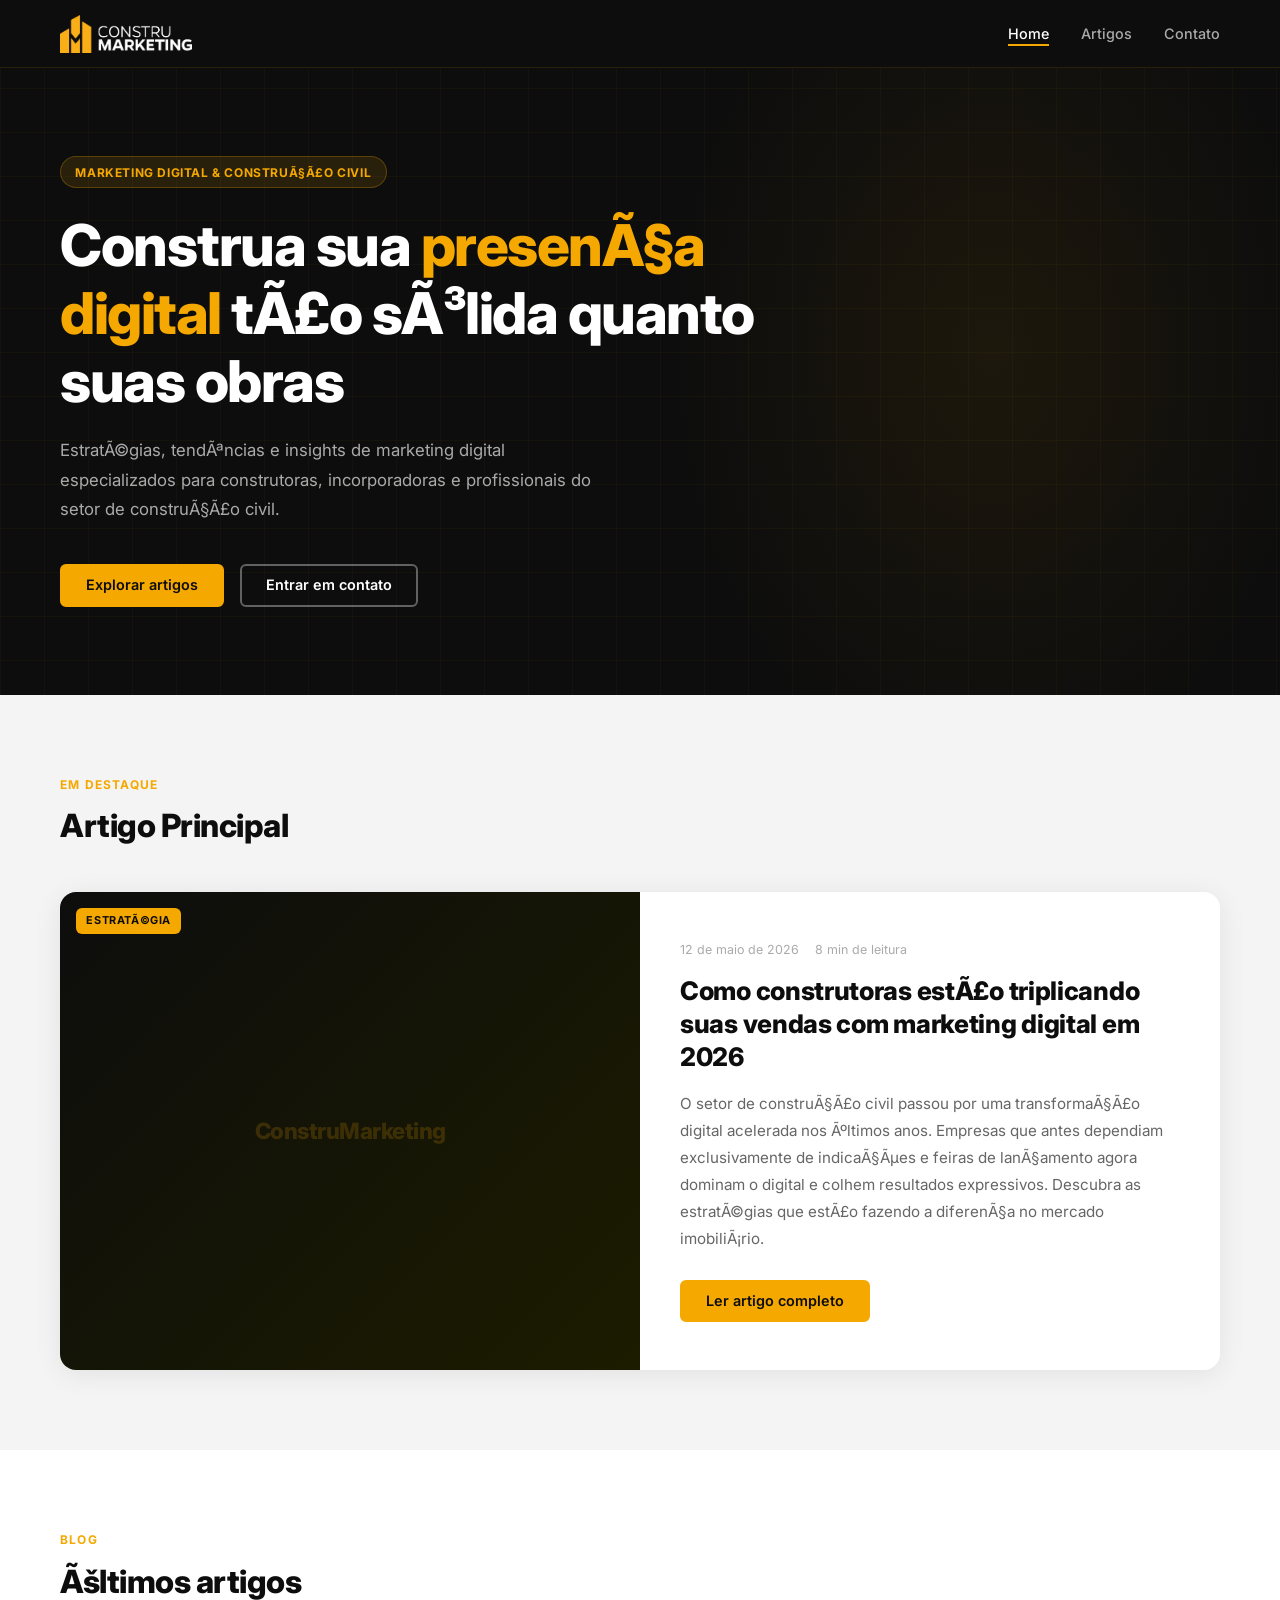
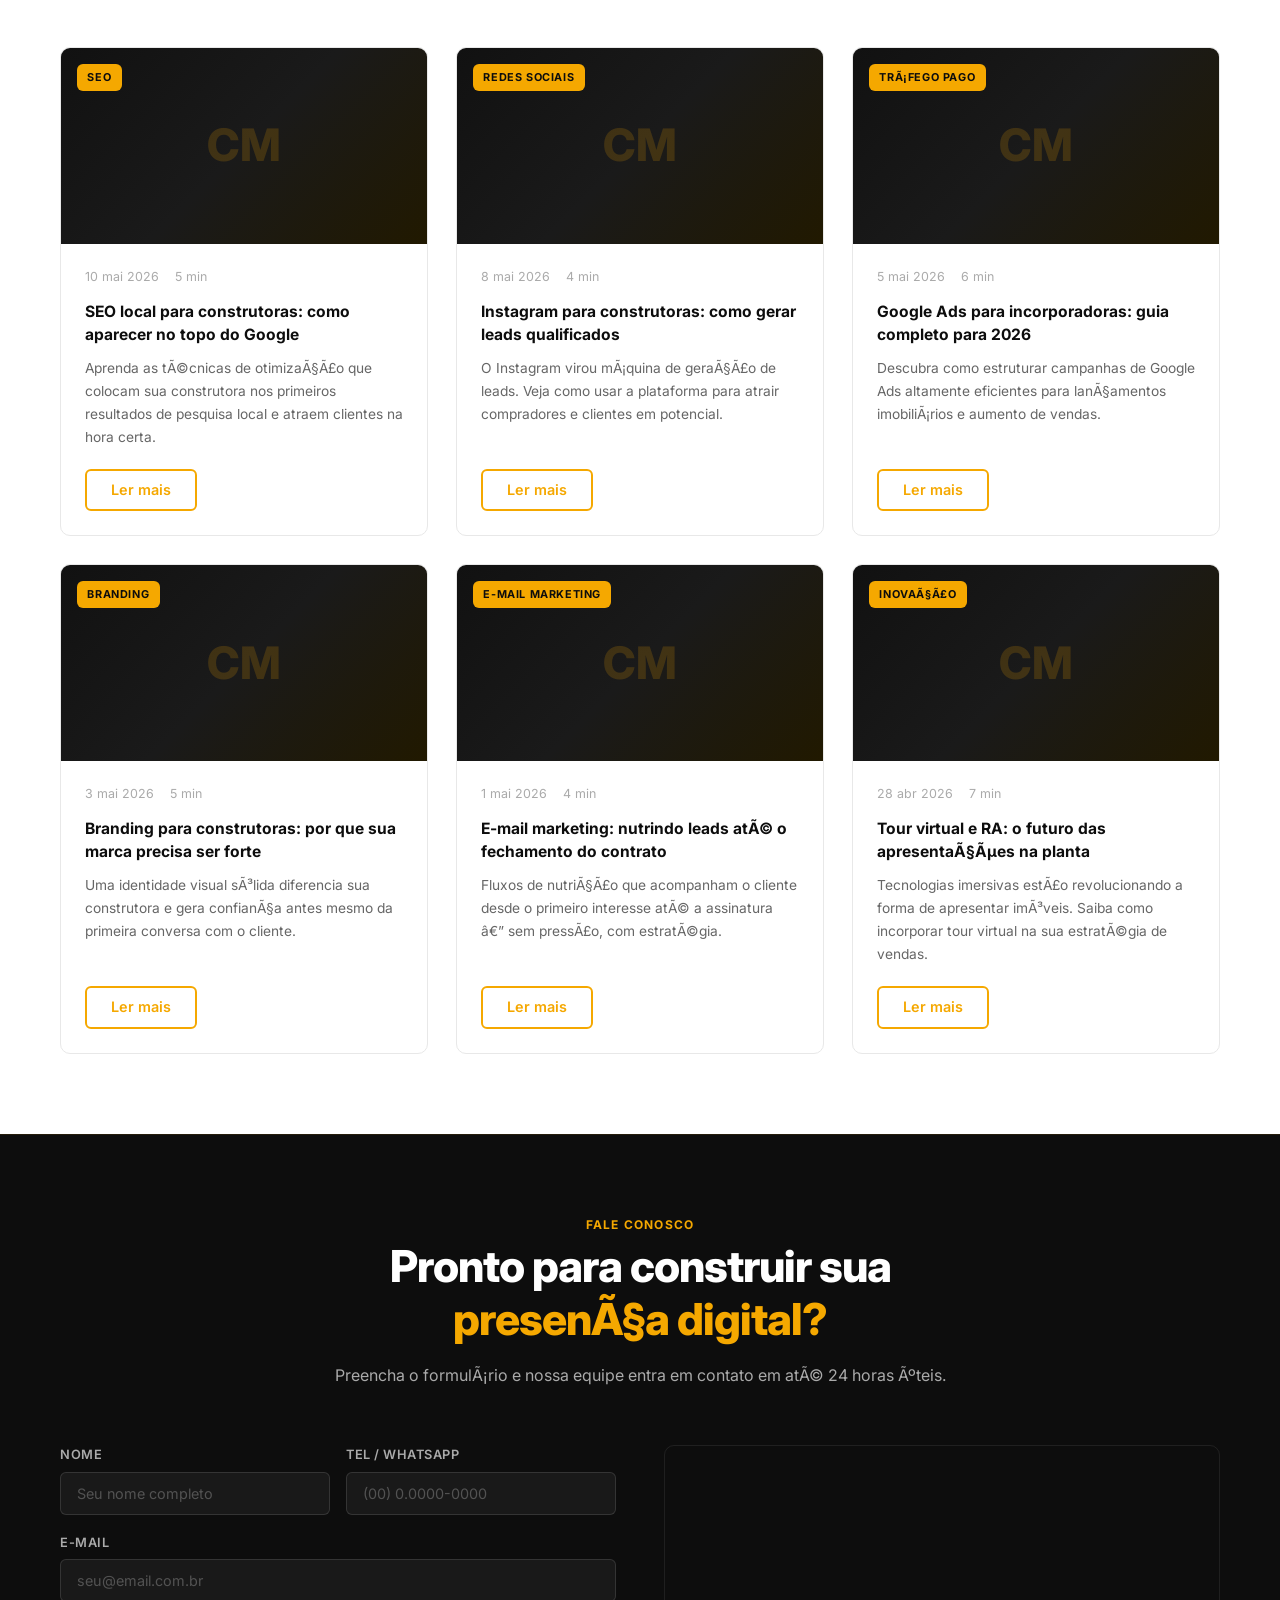
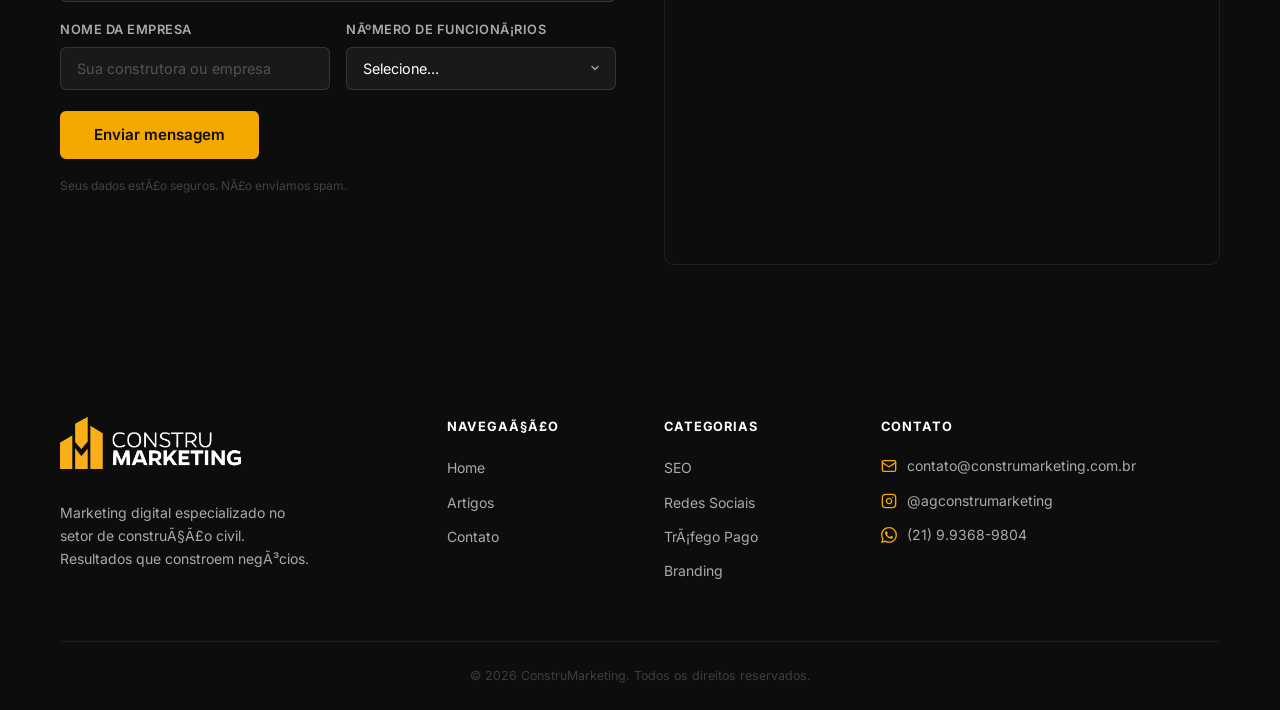
==== index.html @ cf2ea288 "primeiro commit — blog ConstruMarketing" ====
﻿<!DOCTYPE html>
<html lang="pt-BR">
<head>
  <meta charset="UTF-8">
  <meta name="viewport" content="width=device-width, initial-scale=1.0">
  <meta name="description" content="ConstruMarketing â€” Blog de marketing digital especializado no setor de construÃ§Ã£o civil.">
  <title>ConstruMarketing | Blog</title>
  <link rel="preconnect" href="https://fonts.googleapis.com">
  <link rel="preconnect" href="https://fonts.gstatic.com" crossorigin>
  <link href="https://fonts.googleapis.com/css2?family=Inter:wght@300;400;500;600;700;800&display=swap" rel="stylesheet">
  <link rel="stylesheet" href="css/style.css">
</head>
<body>

  <!-- ===================== HEADER ===================== -->
  <header class="header" id="header">
    <div class="container">
      <a href="index.html" class="logo">
        <img src="assets/images/logo.png" alt="ConstruMarketing" class="logo-img">
      </a>

      <nav class="nav" id="nav" aria-label="NavegaÃ§Ã£o principal">
        <ul class="nav-list">
          <li><a href="#home"    class="nav-link active">Home</a></li>
          <li><a href="#artigos" class="nav-link">Artigos</a></li>
          <li><a href="#fale-conosco" class="nav-link">Contato</a></li>
        </ul>
      </nav>

      <button class="menu-toggle" id="menuToggle" aria-label="Abrir menu" aria-expanded="false">
        <span></span>
        <span></span>
        <span></span>
      </button>
    </div>
  </header>

  <main>

    <!-- ===================== HERO ===================== -->
    <section class="hero" id="home">
      <div class="container">
        <div class="hero-content">
          <span class="hero-tag">Marketing Digital &amp; ConstruÃ§Ã£o Civil</span>
          <h1 class="hero-title">
            Construa sua <span class="highlight">presenÃ§a digital</span> tÃ£o sÃ³lida quanto suas obras
          </h1>
          <p class="hero-subtitle">
            EstratÃ©gias, tendÃªncias e insights de marketing digital especializados para
            construtoras, incorporadoras e profissionais do setor de construÃ§Ã£o civil.
          </p>
          <div class="hero-actions">
            <a href="#artigos" class="btn btn-primary">Explorar artigos</a>
            <a href="#fale-conosco" class="btn btn-outline-hero">Entrar em contato</a>
          </div>
        </div>
      </div>
    </section>

    <!-- ===================== DESTAQUE ===================== -->
    <section class="featured" id="destaque">
      <div class="container">
        <div class="section-header">
          <span class="section-tag">Em Destaque</span>
          <h2 class="section-title">Artigo Principal</h2>
        </div>

        <article class="featured-card">
          <div class="featured-image" role="img" aria-label="Imagem do artigo em destaque">
            <img src="assets/images/featured.jpg" alt="Marketing digital para construtoras"
                 onerror="this.style.display='none'">
            <span class="category-badge">EstratÃ©gia</span>
          </div>

          <div class="featured-content">
            <div class="article-meta">
              <span class="article-date">12 de maio de 2026</span>
              <span class="article-read-time">8 min de leitura</span>
            </div>
            <h3 class="featured-title">
              Como construtoras estÃ£o triplicando suas vendas com marketing digital em 2026
            </h3>
            <p class="featured-excerpt">
              O setor de construÃ§Ã£o civil passou por uma transformaÃ§Ã£o digital acelerada
              nos Ãºltimos anos. Empresas que antes dependiam exclusivamente de indicaÃ§Ãµes
              e feiras de lanÃ§amento agora dominam o digital e colhem resultados expressivos.
              Descubra as estratÃ©gias que estÃ£o fazendo a diferenÃ§a no mercado imobiliÃ¡rio.
            </p>
            <a href="artigo.html" class="btn btn-primary">Ler artigo completo</a>
          </div>
        </article>
      </div>
    </section>

    <!-- ===================== GRID DE ARTIGOS ===================== -->
    <section class="articles" id="artigos">
      <div class="container">
        <div class="section-header">
          <span class="section-tag">Blog</span>
          <h2 class="section-title">Ãšltimos artigos</h2>
        </div>

        <div class="articles-grid">

          <!-- Card 1 -->
          <article class="article-card">
            <div class="card-image" role="img" aria-label="SEO para construtoras">
              <img src="assets/images/article-1.jpg" alt="SEO local para construtoras"
                   onerror="this.style.display='none'">
              <span class="category-badge">SEO</span>
            </div>
            <div class="card-content">
              <div class="article-meta">
                <span class="article-date">10 mai 2026</span>
                <span class="article-read-time">5 min</span>
              </div>
              <h3 class="card-title">SEO local para construtoras: como aparecer no topo do Google</h3>
              <p class="card-excerpt">
                Aprenda as tÃ©cnicas de otimizaÃ§Ã£o que colocam sua construtora nos
                primeiros resultados de pesquisa local e atraem clientes na hora certa.
              </p>
              <a href="artigo.html" class="btn btn-outline">Ler mais</a>
            </div>
          </article>

          <!-- Card 2 -->
          <article class="article-card">
            <div class="card-image" role="img" aria-label="Instagram para construÃ§Ã£o civil">
              <img src="assets/images/article-2.jpg" alt="Instagram para construtoras"
                   onerror="this.style.display='none'">
              <span class="category-badge">Redes Sociais</span>
            </div>
            <div class="card-content">
              <div class="article-meta">
                <span class="article-date">8 mai 2026</span>
                <span class="article-read-time">4 min</span>
              </div>
              <h3 class="card-title">Instagram para construtoras: como gerar leads qualificados</h3>
              <p class="card-excerpt">
                O Instagram virou mÃ¡quina de geraÃ§Ã£o de leads. Veja como usar a
                plataforma para atrair compradores e clientes em potencial.
              </p>
              <a href="artigo.html" class="btn btn-outline">Ler mais</a>
            </div>
          </article>

          <!-- Card 3 -->
          <article class="article-card">
            <div class="card-image" role="img" aria-label="Google Ads para incorporadoras">
              <img src="assets/images/article-3.jpg" alt="Google Ads para incorporadoras"
                   onerror="this.style.display='none'">
              <span class="category-badge">TrÃ¡fego Pago</span>
            </div>
            <div class="card-content">
              <div class="article-meta">
                <span class="article-date">5 mai 2026</span>
                <span class="article-read-time">6 min</span>
              </div>
              <h3 class="card-title">Google Ads para incorporadoras: guia completo para 2026</h3>
              <p class="card-excerpt">
                Descubra como estruturar campanhas de Google Ads altamente eficientes
                para lanÃ§amentos imobiliÃ¡rios e aumento de vendas.
              </p>
              <a href="artigo.html" class="btn btn-outline">Ler mais</a>
            </div>
          </article>

          <!-- Card 4 -->
          <article class="article-card">
            <div class="card-image" role="img" aria-label="Branding para construtoras">
              <img src="assets/images/article-4.jpg" alt="Identidade visual para construtoras"
                   onerror="this.style.display='none'">
              <span class="category-badge">Branding</span>
            </div>
            <div class="card-content">
              <div class="article-meta">
                <span class="article-date">3 mai 2026</span>
                <span class="article-read-time">5 min</span>
              </div>
              <h3 class="card-title">Branding para construtoras: por que sua marca precisa ser forte</h3>
              <p class="card-excerpt">
                Uma identidade visual sÃ³lida diferencia sua construtora e gera
                confianÃ§a antes mesmo da primeira conversa com o cliente.
              </p>
              <a href="artigo.html" class="btn btn-outline">Ler mais</a>
            </div>
          </article>

          <!-- Card 5 -->
          <article class="article-card">
            <div class="card-image" role="img" aria-label="E-mail marketing para construÃ§Ã£o civil">
              <img src="assets/images/article-5.jpg" alt="E-mail marketing para construtoras"
                   onerror="this.style.display='none'">
              <span class="category-badge">E-mail Marketing</span>
            </div>
            <div class="card-content">
              <div class="article-meta">
                <span class="article-date">1 mai 2026</span>
                <span class="article-read-time">4 min</span>
              </div>
              <h3 class="card-title">E-mail marketing: nutrindo leads atÃ© o fechamento do contrato</h3>
              <p class="card-excerpt">
                Fluxos de nutriÃ§Ã£o que acompanham o cliente desde o primeiro interesse
                atÃ© a assinatura â€” sem pressÃ£o, com estratÃ©gia.
              </p>
              <a href="artigo.html" class="btn btn-outline">Ler mais</a>
            </div>
          </article>

          <!-- Card 6 -->
          <article class="article-card">
            <div class="card-image" role="img" aria-label="Tour virtual e realidade aumentada">
              <img src="assets/images/article-6.jpg" alt="Tour virtual e realidade aumentada"
                   onerror="this.style.display='none'">
              <span class="category-badge">InovaÃ§Ã£o</span>
            </div>
            <div class="card-content">
              <div class="article-meta">
                <span class="article-date">28 abr 2026</span>
                <span class="article-read-time">7 min</span>
              </div>
              <h3 class="card-title">Tour virtual e RA: o futuro das apresentaÃ§Ãµes na planta</h3>
              <p class="card-excerpt">
                Tecnologias imersivas estÃ£o revolucionando a forma de apresentar imÃ³veis.
                Saiba como incorporar tour virtual na sua estratÃ©gia de vendas.
              </p>
              <a href="artigo.html" class="btn btn-outline">Ler mais</a>
            </div>
          </article>

        </div><!-- /articles-grid -->
      </div>
    </section>

  </main>

  <!-- ===================== CONTATO + MAPA ===================== -->
  <section class="contact-section" id="fale-conosco">
    <div class="container">

      <div class="contact-header">
        <span class="section-tag">Fale Conosco</span>
        <h2 class="contact-title">
          Pronto para construir sua<br>
          <span class="contact-highlight">presenÃ§a digital?</span>
        </h2>
        <p class="contact-subtitle">
          Preencha o formulÃ¡rio e nossa equipe entra em contato em atÃ© 24 horas Ãºteis.
        </p>
      </div>

      <div class="contact-grid">

        <!-- FormulÃ¡rio -->
        <form class="contact-form" id="contactForm" novalidate>

          <div class="form-row">
            <div class="form-group">
              <label for="nome">Nome</label>
              <input type="text" id="nome" name="nome"
                     placeholder="Seu nome completo" required>
            </div>
            <div class="form-group">
              <label for="tel">Tel / WhatsApp</label>
              <input type="tel" id="tel" name="tel"
                     placeholder="(00) 0.0000-0000" required>
            </div>
          </div>

          <div class="form-group">
            <label for="email">E-mail</label>
            <input type="email" id="email" name="email"
                   placeholder="seu@email.com.br" required>
          </div>

          <div class="form-row">
            <div class="form-group">
              <label for="empresa">Nome da empresa</label>
              <input type="text" id="empresa" name="empresa"
                     placeholder="Sua construtora ou empresa" required>
            </div>
            <div class="form-group">
              <label for="funcionarios">NÃºmero de funcionÃ¡rios</label>
              <select id="funcionarios" name="funcionarios" required>
                <option value="" disabled selected>Selecione...</option>
                <option value="1-5">1 â€“ 5</option>
                <option value="6-10">6 â€“ 10</option>
                <option value="11-15">11 â€“ 15</option>
                <option value="+15">+ 15</option>
              </select>
            </div>
          </div>

          <button type="submit" class="btn btn-primary form-submit">
            Enviar mensagem
          </button>
          <p class="form-note">Seus dados estÃ£o seguros. NÃ£o enviamos spam.</p>

          <div class="form-feedback" id="formFeedback" aria-live="polite"></div>
        </form>

        <!-- Mapa -->
        <div class="map-block">
          <div class="map-embed">
            <iframe
              src="https://maps.google.com/maps?q=R.+Visconde+de+Piraj%C3%A1%2C+414%2C+Ipanema%2C+Rio+de+Janeiro%2C+RJ%2C+22410-002&output=embed&z=14&hl=pt-BR"
              width="100%" height="100%"
              style="border:0;" allowfullscreen="" loading="lazy"
              referrerpolicy="no-referrer-when-downgrade"
              title="LocalizaÃ§Ã£o do escritÃ³rio ConstruMarketing â€” Ipanema, Rio de Janeiro">
            </iframe>
          </div>
        </div>

      </div><!-- /contact-grid -->
    </div>
  </section>

  <!-- ===================== FOOTER ===================== -->
  <footer class="footer" id="contato">
    <div class="container">
      <div class="footer-grid">

        <div class="footer-brand">
          <a href="index.html" class="logo footer-logo">
            <img src="assets/images/logo.png" alt="ConstruMarketing" class="logo-img logo-img--footer">
          </a>
          <p class="footer-tagline">
            Marketing digital especializado no setor de construÃ§Ã£o civil.
            Resultados que constroem negÃ³cios.
          </p>
        </div>

        <div class="footer-links">
          <h4 class="footer-heading">NavegaÃ§Ã£o</h4>
          <ul>
            <li><a href="#home">Home</a></li>
            <li><a href="#artigos">Artigos</a></li>
            <li><a href="#contato">Contato</a></li>
          </ul>
        </div>

        <div class="footer-links">
          <h4 class="footer-heading">Categorias</h4>
          <ul>
            <li><a href="#">SEO</a></li>
            <li><a href="#">Redes Sociais</a></li>
            <li><a href="#">TrÃ¡fego Pago</a></li>
            <li><a href="#">Branding</a></li>
          </ul>
        </div>

        <div class="footer-contact">
          <h4 class="footer-heading">Contato</h4>
          <ul>
            <li>
              <a href="mailto:contato@construmarketing.com.br">
                <!-- Ãcone e-mail -->
                <svg xmlns="http://www.w3.org/2000/svg" width="16" height="16" viewBox="0 0 24 24"
                     fill="none" stroke="currentColor" stroke-width="2"
                     stroke-linecap="round" stroke-linejoin="round" aria-hidden="true">
                  <rect x="2" y="4" width="20" height="16" rx="2"/>
                  <path d="m22 7-8.97 5.7a1.94 1.94 0 0 1-2.06 0L2 7"/>
                </svg>
                contato@construmarketing.com.br
              </a>
            </li>
            <li>
              <a href="https://instagram.com/agconstrumarketing" target="_blank" rel="noopener noreferrer">
                <!-- Ãcone Instagram -->
                <svg xmlns="http://www.w3.org/2000/svg" width="16" height="16" viewBox="0 0 24 24"
                     fill="none" stroke="currentColor" stroke-width="2"
                     stroke-linecap="round" stroke-linejoin="round" aria-hidden="true">
                  <rect x="2" y="2" width="20" height="20" rx="5" ry="5"/>
                  <path d="M16 11.37A4 4 0 1 1 12.63 8 4 4 0 0 1 16 11.37z"/>
                  <line x1="17.5" y1="6.5" x2="17.51" y2="6.5"/>
                </svg>
                @agconstrumarketing
              </a>
            </li>
            <li>
              <a href="https://wa.me/5521993689804" target="_blank" rel="noopener noreferrer">
                <!-- Ãcone WhatsApp -->
                <svg xmlns="http://www.w3.org/2000/svg" width="16" height="16" viewBox="0 0 24 24"
                     fill="currentColor" aria-hidden="true">
                  <path d="M17.472 14.382c-.297-.149-1.758-.867-2.03-.967-.273-.099-.471-.148-.67.15-.197.297-.767.966-.94 1.164-.173.199-.347.223-.644.075-.297-.15-1.255-.463-2.39-1.475-.883-.788-1.48-1.761-1.653-2.059-.173-.297-.018-.458.13-.606.134-.133.298-.347.446-.52.149-.174.198-.298.298-.497.099-.198.05-.371-.025-.52-.075-.149-.669-1.612-.916-2.207-.242-.579-.487-.5-.669-.51-.173-.008-.371-.01-.57-.01-.198 0-.52.074-.792.372-.272.297-1.04 1.016-1.04 2.479 0 1.462 1.065 2.875 1.213 3.074.149.198 2.096 3.2 5.077 4.487.709.306 1.262.489 1.694.625.712.227 1.36.195 1.871.118.571-.085 1.758-.719 2.006-1.413.248-.694.248-1.289.173-1.413-.074-.124-.272-.198-.57-.347m-5.421 7.403h-.004a9.87 9.87 0 0 1-5.031-1.378l-.361-.214-3.741.982.998-3.648-.235-.374a9.86 9.86 0 0 1-1.51-5.26c.001-5.45 4.436-9.884 9.888-9.884 2.64 0 5.122 1.03 6.988 2.898a9.825 9.825 0 0 1 2.893 6.994c-.003 5.45-4.437 9.884-9.885 9.884m8.413-18.297A11.815 11.815 0 0 0 12.05 0C5.495 0 .16 5.335.157 11.892c0 2.096.547 4.142 1.588 5.945L.057 24l6.305-1.654a11.882 11.882 0 0 0 5.683 1.448h.005c6.554 0 11.89-5.335 11.893-11.893a11.821 11.821 0 0 0-3.48-8.413Z"/>
                </svg>
                (21) 9.9368-9804
              </a>
            </li>
          </ul>
        </div>

      </div><!-- /footer-grid -->

      <div class="footer-bottom">
        <p>&copy; 2026 ConstruMarketing. Todos os direitos reservados.</p>
      </div>
    </div>
  </footer>

  <script src="js/main.js"></script>
</body>
</html>
---- css/style.css ----
/* =====================================================
   ConstruMarketing Blog — style.css
   Cores: #0D0D0D (preto) | #F5A800 (amarelo) | #FFFFFF (branco)
   ===================================================== */

/* --- Variáveis --- */
:root {
  --black:      #0D0D0D;
  --yellow:     #F5A800;
  --yellow-dk:  #D99300;
  --white:      #FFFFFF;
  --gray-100:   #F4F4F4;
  --gray-200:   #E8E8E8;
  --gray-400:   #AAAAAA;
  --gray-600:   #666666;

  --font: 'Inter', -apple-system, BlinkMacSystemFont, 'Segoe UI', sans-serif;
  --header-h: 68px;
  --max-w: 1200px;
  --r-sm: 6px;
  --r-md: 10px;
  --r-lg: 16px;
  --ease: 0.2s ease;
}

/* --- Reset --- */
*, *::before, *::after { box-sizing: border-box; margin: 0; padding: 0; }

html { scroll-behavior: smooth; }

body {
  font-family: var(--font);
  background-color: var(--white);
  color: var(--black);
  line-height: 1.6;
  font-size: 16px;
}

img   { max-width: 100%; height: auto; display: block; }
a     { text-decoration: none; color: inherit; }
ul    { list-style: none; }

/* --- Container --- */
.container {
  width: 100%;
  max-width: var(--max-w);
  margin: 0 auto;
  padding: 0 1.25rem;
}

/* =====================================================
   BOTÕES
   ===================================================== */
.btn {
  display: inline-block;
  padding: 0.75rem 1.5rem;
  border-radius: var(--r-sm);
  font-family: var(--font);
  font-size: 0.9rem;
  font-weight: 600;
  line-height: 1;
  cursor: pointer;
  border: 2px solid transparent;
  transition:
    background-color var(--ease),
    color var(--ease),
    border-color var(--ease),
    transform var(--ease);
}

.btn-primary {
  background-color: var(--yellow);
  color: var(--black);
  border-color: var(--yellow);
}
.btn-primary:hover {
  background-color: var(--yellow-dk);
  border-color: var(--yellow-dk);
  transform: translateY(-2px);
}

.btn-outline {
  background-color: transparent;
  color: var(--yellow);
  border-color: var(--yellow);
}
.btn-outline:hover {
  background-color: var(--yellow);
  color: var(--black);
  transform: translateY(-2px);
}

/* =====================================================
   HEADER
   ===================================================== */
.header {
  position: fixed;
  top: 0; left: 0; right: 0;
  height: var(--header-h);
  background-color: var(--black);
  border-bottom: 1px solid rgba(245, 168, 0, 0.12);
  z-index: 1000;
  transition: box-shadow var(--ease);
}
.header.scrolled {
  box-shadow: 0 2px 24px rgba(0, 0, 0, 0.5);
}

.header .container {
  height: 100%;
  display: flex;
  align-items: center;
  justify-content: space-between;
}

/* Logo */
.logo { line-height: 1; display: flex; align-items: center; }
.logo-light   { color: var(--white); }
.logo-accent  { color: var(--yellow); }

.logo-img {
  height: 38px;
  width: auto;
  display: block;
}
.logo-img--footer {
  height: 52px;
  margin-bottom: 0.5rem;
}

/* Nav */
.nav-list {
  display: flex;
  gap: 2rem;
}

.nav-link {
  color: var(--gray-400);
  font-size: 0.9rem;
  font-weight: 500;
  transition: color var(--ease);
  position: relative;
  padding-bottom: 4px;
}
.nav-link::after {
  content: '';
  position: absolute;
  bottom: 0; left: 0;
  width: 0; height: 2px;
  background-color: var(--yellow);
  transition: width var(--ease);
}
.nav-link:hover,
.nav-link.active { color: var(--white); }

.nav-link:hover::after,
.nav-link.active::after { width: 100%; }

/* Hamburger */
.menu-toggle {
  display: none;
  flex-direction: column;
  gap: 5px;
  background: none;
  border: none;
  cursor: pointer;
  padding: 6px;
}
.menu-toggle span {
  display: block;
  width: 24px; height: 2px;
  background-color: var(--white);
  border-radius: 2px;
  transition: transform var(--ease), opacity var(--ease);
}
.menu-toggle.open span:nth-child(1) { transform: translateY(7px) rotate(45deg); }
.menu-toggle.open span:nth-child(2) { opacity: 0; }
.menu-toggle.open span:nth-child(3) { transform: translateY(-7px) rotate(-45deg); }

/* =====================================================
   HERO
   ===================================================== */
.hero {
  background-color: var(--black);
  padding: calc(var(--header-h) + 5.5rem) 0 5.5rem;
  position: relative;
  overflow: hidden;
}

/* Grade sutil de fundo */
.hero::before {
  content: '';
  position: absolute;
  inset: 0;
  background-image:
    linear-gradient(rgba(245,168,0,.04) 1px, transparent 1px),
    linear-gradient(90deg, rgba(245,168,0,.04) 1px, transparent 1px);
  background-size: 44px 44px;
  pointer-events: none;
}

/* Brilho diagonal */
.hero::after {
  content: '';
  position: absolute;
  top: -20%; right: -5%;
  width: 55%; height: 140%;
  background: radial-gradient(ellipse at center, rgba(245,168,0,.07) 0%, transparent 65%);
  pointer-events: none;
}

.hero-content {
  position: relative;
  z-index: 1;
  max-width: 800px;
}

.hero-tag {
  display: inline-block;
  background-color: rgba(245,168,0,.12);
  color: var(--yellow);
  border: 1px solid rgba(245,168,0,.25);
  padding: 0.35rem 0.9rem;
  border-radius: 999px;
  font-size: 0.75rem;
  font-weight: 700;
  letter-spacing: 0.6px;
  text-transform: uppercase;
  margin-bottom: 1.5rem;
}

.hero-title {
  font-size: clamp(2rem, 5vw, 3.6rem);
  font-weight: 800;
  color: var(--white);
  line-height: 1.18;
  letter-spacing: -1.5px;
  margin-bottom: 1.25rem;
}
.highlight { color: var(--yellow); }

.hero-subtitle {
  font-size: 1.05rem;
  color: var(--gray-400);
  max-width: 560px;
  line-height: 1.75;
  margin-bottom: 2.5rem;
}

.hero-actions {
  display: flex;
  gap: 1rem;
  flex-wrap: wrap;
}

/* Botão outline específico do hero (fundo escuro) */
.btn-outline-hero {
  display: inline-block;
  padding: 0.75rem 1.5rem;
  border-radius: var(--r-sm);
  font-family: var(--font);
  font-size: 0.9rem;
  font-weight: 600;
  line-height: 1;
  cursor: pointer;
  border: 2px solid rgba(255,255,255,.35);
  color: var(--white);
  background-color: transparent;
  transition: border-color var(--ease), background-color var(--ease), transform var(--ease);
}
.btn-outline-hero:hover {
  border-color: var(--yellow);
  color: var(--yellow);
  transform: translateY(-2px);
}

/* =====================================================
   SEÇÃO — PADRÕES COMUNS
   ===================================================== */
section { padding: 5rem 0; }

.section-header { margin-bottom: 2.5rem; }

.section-tag {
  display: block;
  color: var(--yellow);
  font-size: 0.75rem;
  font-weight: 700;
  text-transform: uppercase;
  letter-spacing: 1.2px;
  margin-bottom: 0.4rem;
}

.section-title {
  font-size: clamp(1.5rem, 3vw, 2rem);
  font-weight: 800;
  color: var(--black);
  letter-spacing: -0.5px;
}

/* =====================================================
   BADGE DE CATEGORIA
   ===================================================== */
.category-badge {
  position: absolute;
  top: 1rem; left: 1rem;
  background-color: var(--yellow);
  color: var(--black);
  font-size: 0.68rem;
  font-weight: 700;
  text-transform: uppercase;
  letter-spacing: 0.6px;
  padding: 0.28rem 0.65rem;
  border-radius: var(--r-sm);
  z-index: 1;
  white-space: nowrap;
}

/* =====================================================
   ARTIGO EM DESTAQUE
   ===================================================== */
.featured { background-color: var(--gray-100); }

.featured-card {
  display: grid;
  grid-template-columns: 1fr 1fr;
  background-color: var(--white);
  border-radius: var(--r-lg);
  overflow: hidden;
  box-shadow: 0 4px 28px rgba(0,0,0,.08);
}

.featured-image {
  position: relative;
  min-height: 380px;
  background: linear-gradient(135deg, var(--black) 0%, #1c1c00 100%);
  overflow: hidden;
  display: flex;
  align-items: center;
  justify-content: center;
}
.featured-image::before {
  /* placeholder quando não há imagem */
  content: 'ConstruMarketing';
  color: rgba(245,168,0,.18);
  font-size: 1.4rem;
  font-weight: 800;
  letter-spacing: -0.5px;
  font-family: var(--font);
  pointer-events: none;
  user-select: none;
}
.featured-image img {
  position: absolute;
  inset: 0;
  width: 100%; height: 100%;
  object-fit: cover;
  transition: transform 0.4s ease;
}
.featured-card:hover .featured-image img { transform: scale(1.04); }

.featured-content {
  padding: 3rem 3rem 3rem 2.5rem;
  display: flex;
  flex-direction: column;
  justify-content: center;
  align-items: flex-start;
}

.article-meta {
  display: flex;
  gap: 1rem;
  font-size: 0.78rem;
  color: var(--gray-400);
  margin-bottom: 0.9rem;
}

.featured-title {
  font-size: clamp(1.2rem, 2.2vw, 1.6rem);
  font-weight: 800;
  color: var(--black);
  line-height: 1.3;
  letter-spacing: -0.3px;
  margin-bottom: 1rem;
}

.featured-excerpt {
  font-size: 0.95rem;
  color: var(--gray-600);
  line-height: 1.78;
  margin-bottom: 1.75rem;
}

/* =====================================================
   GRID DE ARTIGOS
   ===================================================== */
.articles-grid {
  display: grid;
  grid-template-columns: repeat(3, 1fr);
  gap: 1.75rem;
}

.article-card {
  background-color: var(--white);
  border-radius: var(--r-md);
  overflow: hidden;
  border: 1px solid var(--gray-200);
  display: flex;
  flex-direction: column;
  transition: transform var(--ease), box-shadow var(--ease);
}
.article-card:hover {
  transform: translateY(-5px);
  box-shadow: 0 10px 32px rgba(0,0,0,.1);
}

.card-image {
  position: relative;
  height: 196px;
  background: linear-gradient(135deg, #111 0%, #1a1a1a 50%, #211900 100%);
  overflow: hidden;
  flex-shrink: 0;
  display: flex;
  align-items: center;
  justify-content: center;
}
.card-image::before {
  content: 'CM';
  color: rgba(245,168,0,.18);
  font-size: 2.8rem;
  font-weight: 800;
  font-family: var(--font);
  pointer-events: none;
  user-select: none;
}
.card-image img {
  position: absolute;
  inset: 0;
  width: 100%; height: 100%;
  object-fit: cover;
  transition: transform 0.4s ease;
}
.article-card:hover .card-image img { transform: scale(1.06); }

.card-content {
  padding: 1.4rem 1.5rem 1.5rem;
  display: flex;
  flex-direction: column;
  flex: 1;
}

.card-title {
  font-size: 0.975rem;
  font-weight: 700;
  color: var(--black);
  line-height: 1.45;
  margin-bottom: 0.65rem;
}

.card-excerpt {
  font-size: 0.86rem;
  color: var(--gray-600);
  line-height: 1.68;
  margin-bottom: 1.25rem;
  flex: 1;
}

/* Botões nos cards e no destaque não esticam */
.card-content .btn,
.featured-content .btn { align-self: flex-start; }

/* =====================================================
   SEÇÃO CONTATO + MAPA
   ===================================================== */
.contact-section {
  background-color: var(--black);
  border-top: 1px solid rgba(245,168,0,.1);
}

/* Cabeçalho CTA */
.contact-header {
  text-align: center;
  max-width: 680px;
  margin: 0 auto 3.5rem;
}

.contact-title {
  font-size: clamp(1.75rem, 4vw, 2.75rem);
  font-weight: 800;
  color: var(--white);
  line-height: 1.2;
  letter-spacing: -1px;
  margin-bottom: 1rem;
}
.contact-highlight { color: var(--yellow); }

.contact-subtitle {
  font-size: 1rem;
  color: var(--gray-400);
  line-height: 1.7;
}

/* Grid: formulário | mapa */
.contact-grid {
  display: grid;
  grid-template-columns: 1fr 1fr;
  gap: 3rem;
  align-items: stretch;
}

/* --- Formulário --- */
.contact-form {
  display: flex;
  flex-direction: column;
  gap: 1.1rem;
}

.form-row {
  display: grid;
  grid-template-columns: 1fr 1fr;
  gap: 1rem;
}

.form-group {
  display: flex;
  flex-direction: column;
  gap: 0.4rem;
}

.form-group label {
  font-size: 0.8rem;
  font-weight: 600;
  color: var(--gray-400);
  text-transform: uppercase;
  letter-spacing: 0.5px;
}

.form-group input,
.form-group select {
  background-color: rgba(255,255,255,.05);
  border: 1px solid rgba(255,255,255,.12);
  border-radius: var(--r-sm);
  padding: 0.75rem 1rem;
  color: var(--white);
  font-family: var(--font);
  font-size: 0.9rem;
  outline: none;
  transition: border-color var(--ease), background-color var(--ease);
  -webkit-appearance: none;
  appearance: none;
  width: 100%;
}

.form-group select {
  background-image: url("data:image/svg+xml,%3Csvg xmlns='http://www.w3.org/2000/svg' width='12' height='12' viewBox='0 0 24 24' fill='none' stroke='%23AAAAAA' stroke-width='2.5' stroke-linecap='round' stroke-linejoin='round'%3E%3Cpath d='m6 9 6 6 6-6'/%3E%3C/svg%3E");
  background-repeat: no-repeat;
  background-position: right 0.9rem center;
  padding-right: 2.5rem;
  cursor: pointer;
}

.form-group select option {
  background-color: #1a1a1a;
  color: var(--white);
}

.form-group input::placeholder { color: rgba(255,255,255,.25); }

.form-group input:focus,
.form-group select:focus {
  border-color: var(--yellow);
  background-color: rgba(245,168,0,.06);
}

/* Estado inválido após tentativa de envio */
.form-group input.invalid,
.form-group select.invalid {
  border-color: #e05555;
}

.form-submit {
  margin-top: 0.25rem;
  align-self: flex-start;
  padding: 0.875rem 2rem;
  font-size: 0.95rem;
}

.form-note {
  font-size: 0.75rem;
  color: rgba(255,255,255,.22);
}

.form-feedback {
  font-size: 0.875rem;
  font-weight: 600;
  min-height: 1.2em;
}
.form-feedback.success { color: #4caf82; }
.form-feedback.error   { color: #e05555; }

/* --- Bloco de mapa --- */
.map-block {
  display: flex;
  flex-direction: column;
  height: 100%;
}

.map-embed {
  border-radius: var(--r-md);
  overflow: hidden;
  flex: 1;
  min-height: 420px;
  border: 1px solid rgba(255,255,255,.08);
  position: relative;
}

.map-embed iframe {
  width: 100%;
  height: 100%;
  display: block;
}

/* =====================================================
   FOOTER
   ===================================================== */
.footer {
  background-color: var(--black);
  color: var(--gray-400);
  padding-top: 4.5rem;
}

.footer-grid {
  display: grid;
  grid-template-columns: 2fr 1fr 1fr 2fr;
  gap: 3rem;
  padding-bottom: 3rem;
  border-bottom: 1px solid rgba(255,255,255,.07);
}

.footer-logo { display: inline-block; margin-bottom: 1rem; }

.footer-tagline {
  font-size: 0.875rem;
  line-height: 1.65;
  max-width: 260px;
}

.footer-heading {
  color: var(--white);
  font-size: 0.8rem;
  font-weight: 700;
  text-transform: uppercase;
  letter-spacing: 0.9px;
  margin-bottom: 1.1rem;
}

.footer-links li { margin-bottom: 0.55rem; }
.footer-links li a {
  font-size: 0.875rem;
  color: var(--gray-400);
  transition: color var(--ease);
}
.footer-links li a:hover { color: var(--yellow); }

.footer-contact li { margin-bottom: 0.75rem; }
.footer-contact li a {
  display: flex;
  align-items: center;
  gap: 0.6rem;
  font-size: 0.875rem;
  color: var(--gray-400);
  transition: color var(--ease);
  word-break: break-all;
}
.footer-contact li a:hover { color: var(--yellow); }
.footer-contact li a svg { flex-shrink: 0; color: var(--yellow); }

.footer-bottom {
  padding: 1.5rem 0;
  text-align: center;
  font-size: 0.78rem;
  color: rgba(255,255,255,.2);
}

/* =====================================================
   RESPONSIVO
   ===================================================== */

/* --- Tablet --- */
@media (max-width: 1024px) {
  .articles-grid {
    grid-template-columns: repeat(2, 1fr);
  }
  .footer-grid {
    grid-template-columns: 1fr 1fr;
    gap: 2rem;
  }
  .contact-grid {
    grid-template-columns: 1fr;
    gap: 2.5rem;
  }
  .map-embed { height: 300px; }
}

/* --- Mobile --- */
@media (max-width: 768px) {
  /* Menu mobile */
  .menu-toggle { display: flex; }

  .nav {
    position: fixed;
    top: var(--header-h);
    left: 0; right: 0;
    background-color: var(--black);
    border-bottom: 1px solid rgba(245,168,0,.12);
    transform: translateY(-105%);
    opacity: 0;
    visibility: hidden;
    transition: transform 0.28s ease, opacity 0.28s ease, visibility 0.28s ease;
    z-index: 999;
  }
  .nav.open {
    transform: translateY(0);
    opacity: 1;
    visibility: visible;
  }

  .nav-list {
    flex-direction: column;
    gap: 0;
    padding: 0.75rem 0;
  }
  .nav-list li a {
    display: block;
    padding: 0.9rem 1.25rem;
    font-size: 1rem;
  }
  .nav-link::after { display: none; }

  /* Hero */
  .hero {
    padding: calc(var(--header-h) + 3.5rem) 0 3.5rem;
    text-align: center;
  }
  .hero-subtitle { margin: 0 auto 2rem; }

  /* Featured */
  .featured-card { grid-template-columns: 1fr; }
  .featured-image { min-height: 240px; }
  .featured-content { padding: 1.75rem; }

  /* Articles grid */
  .articles-grid { grid-template-columns: 1fr; }

  /* Contato */
  .form-row { grid-template-columns: 1fr; }
  .form-submit { width: 100%; text-align: center; }

  /* Footer */
  .footer-grid {
    grid-template-columns: 1fr;
    gap: 2rem;
  }
}

/* --- Mobile pequeno --- */
@media (max-width: 480px) {
  .hero-title { letter-spacing: -0.8px; }
  .featured-content { padding: 1.5rem; }
  .map-embed { height: 260px; }
}

/* =====================================================
   PÁGINA DE ARTIGO
   ===================================================== */

/* Breadcrumb */
.article-breadcrumb {
  background-color: var(--black);
  padding-top: calc(var(--header-h) + 1.75rem);
  padding-bottom: 1.75rem;
  border-bottom: 1px solid rgba(245,168,0,.1);
}

.breadcrumb-list {
  display: flex;
  align-items: center;
  gap: 0.5rem;
  font-size: 0.8rem;
  color: var(--gray-400);
  flex-wrap: wrap;
}
.breadcrumb-list a {
  color: var(--gray-400);
  transition: color var(--ease);
}
.breadcrumb-list a:hover { color: var(--yellow); }
.breadcrumb-sep { color: rgba(255,255,255,.2); user-select: none; }
.breadcrumb-current { color: var(--white); }

/* Layout: coluna de conteúdo + sidebar */
.article-layout { padding: calc(var(--header-h) + 3.5rem) 0 5rem; }

.article-wrapper {
  display: grid;
  grid-template-columns: 1fr 300px;
  gap: 3.5rem;
  align-items: start;
}

/* --- Cabeçalho do artigo --- */
.article-category {
  display: inline-block;
  background-color: var(--yellow);
  color: var(--black);
  font-size: 0.7rem;
  font-weight: 700;
  text-transform: uppercase;
  letter-spacing: 0.6px;
  padding: 0.3rem 0.7rem;
  border-radius: var(--r-sm);
  margin-bottom: 1.1rem;
}

.article-title {
  font-size: clamp(1.6rem, 3.5vw, 2.4rem);
  font-weight: 800;
  color: var(--black);
  line-height: 1.25;
  letter-spacing: -0.8px;
  margin-bottom: 1.1rem;
}

.article-meta-bar {
  display: flex;
  align-items: center;
  gap: 1rem;
  font-size: 0.82rem;
  color: var(--gray-400);
  padding-bottom: 1.5rem;
  margin-bottom: 2rem;
  border-bottom: 1px solid var(--gray-200);
  flex-wrap: wrap;
}
.meta-sep {
  width: 4px; height: 4px;
  background-color: var(--gray-200);
  border-radius: 50%;
  display: inline-block;
  flex-shrink: 0;
}

/* Imagem de capa */
.article-cover {
  border-radius: var(--r-md);
  overflow: hidden;
  margin-bottom: 2.5rem;
  background-color: var(--gray-100);
  aspect-ratio: 16 / 9;
  display: flex;
  align-items: center;
  justify-content: center;
}
.article-cover img {
  width: 100%; height: 100%;
  object-fit: cover;
  display: block;
}
.article-cover.no-img {
  background: linear-gradient(135deg, #e8e8e8 0%, #d4d4d4 100%);
}
.article-cover.no-img::after {
  content: 'ConstruMarketing';
  color: rgba(0,0,0,.12);
  font-size: 1.4rem;
  font-weight: 800;
  font-family: var(--font);
}

/* --- Corpo do artigo --- */
.article-body {
  font-size: 1.0rem;
  line-height: 1.88;
  color: #2a2a2a;
}
.article-body h2 {
  font-size: 1.4rem;
  font-weight: 800;
  color: var(--black);
  margin: 2.75rem 0 1rem;
  letter-spacing: -0.4px;
  padding-bottom: 0.5rem;
  border-bottom: 2px solid var(--yellow);
  display: inline-block;
}
.article-body h3 {
  font-size: 1.1rem;
  font-weight: 700;
  color: var(--black);
  margin: 2rem 0 0.65rem;
}
.article-body p { margin-bottom: 1.4rem; }
.article-body ul,
.article-body ol {
  padding-left: 1.6rem;
  margin-bottom: 1.4rem;
}
.article-body li {
  margin-bottom: 0.55rem;
  list-style: disc;
}
.article-body blockquote {
  border-left: 3px solid var(--yellow);
  padding: 1rem 1.5rem;
  margin: 2.25rem 0;
  background-color: rgba(245,168,0,.05);
  border-radius: 0 var(--r-sm) var(--r-sm) 0;
  font-size: 1rem;
  font-style: italic;
  color: var(--gray-600);
  line-height: 1.75;
}
.article-body strong { color: var(--black); font-weight: 700; }

/* Tags */
.article-tags {
  margin-top: 3rem;
  padding-top: 2rem;
  border-top: 1px solid var(--gray-200);
  display: flex;
  flex-wrap: wrap;
  align-items: center;
  gap: 0.5rem;
}
.tag-label {
  font-size: 0.75rem;
  font-weight: 700;
  color: var(--gray-400);
  text-transform: uppercase;
  letter-spacing: 0.6px;
}
.tag-pill {
  display: inline-block;
  padding: 0.3rem 0.8rem;
  border: 1px solid var(--gray-200);
  border-radius: 999px;
  font-size: 0.78rem;
  color: var(--gray-600);
  transition: border-color var(--ease), color var(--ease);
}
.tag-pill:hover {
  border-color: var(--yellow);
  color: var(--black);
}

/* Link voltar */
.article-back {
  margin-top: 2.5rem;
  display: inline-flex;
  align-items: center;
  gap: 0.4rem;
  font-size: 0.875rem;
  font-weight: 600;
  color: var(--gray-600);
  transition: color var(--ease), gap var(--ease);
}
.article-back:hover { color: var(--yellow); gap: 0.65rem; }

/* --- Sidebar --- */
.article-sidebar {
  position: sticky;
  top: calc(var(--header-h) + 2rem);
  display: flex;
  flex-direction: column;
  gap: 1.5rem;
  align-self: start;
}

.sidebar-banner {
  display: block;
  border-radius: var(--r-md);
  overflow: hidden;
  box-shadow: 0 4px 20px rgba(0,0,0,.1);
  transition: transform var(--ease), box-shadow var(--ease);
}
.sidebar-banner:hover {
  transform: translateY(-3px);
  box-shadow: 0 8px 28px rgba(0,0,0,.15);
}
.sidebar-banner img {
  width: 100%;
  height: auto;
  display: block;
}

/* --- Responsivo --- */
@media (max-width: 900px) {
  .article-wrapper {
    grid-template-columns: 1fr;
  }
  /* Sidebar sobe para logo abaixo do artigo */
  .article-sidebar {
    position: static;
    flex-direction: row;
    overflow-x: auto;
    gap: 1rem;
    padding-bottom: 0.5rem;
  }
  .sidebar-banner { flex: 0 0 260px; }
}

@media (max-width: 480px) {
  .article-layout { padding: calc(var(--header-h) + 2rem) 0 4rem; }
  .article-body h2 { font-size: 1.2rem; }
}

/* =====================================================
   LEIA TAMBÉM
   ===================================================== */
.related-articles {
  margin-top: 3.5rem;
  padding-top: 2.5rem;
  border-top: 1px solid var(--gray-200);
}

.related-title {
  font-size: 1.1rem;
  font-weight: 800;
  color: var(--black);
  letter-spacing: -0.3px;
  margin-bottom: 1.5rem;
}

.related-grid {
  display: grid;
  grid-template-columns: repeat(3, 1fr);
  gap: 1.25rem;
}

.related-card {
  display: flex;
  flex-direction: column;
  border: 1px solid var(--gray-200);
  border-radius: var(--r-md);
  overflow: hidden;
  transition: transform var(--ease), box-shadow var(--ease);
}
.related-card:hover {
  transform: translateY(-3px);
  box-shadow: 0 8px 24px rgba(0,0,0,.08);
}

.related-image {
  height: 130px;
  background: linear-gradient(135deg, #111 0%, #1a1a1a 50%, #211900 100%);
  flex-shrink: 0;
  position: relative;
  display: flex;
  align-items: center;
  justify-content: center;
}
.related-image::after {
  content: 'CM';
  color: rgba(245,168,0,.2);
  font-size: 2rem;
  font-weight: 800;
  font-family: var(--font);
}

.related-content {
  padding: 1rem;
  display: flex;
  flex-direction: column;
  gap: 0.4rem;
  flex: 1;
}

.related-category {
  font-size: 0.68rem;
  font-weight: 700;
  text-transform: uppercase;
  letter-spacing: 0.5px;
  color: var(--yellow);
}

.related-content h4 {
  font-size: 0.875rem;
  font-weight: 700;
  color: var(--black);
  line-height: 1.45;
}
.related-card:hover .related-content h4 { color: var(--yellow); }

@media (max-width: 700px) {
  .related-grid { grid-template-columns: 1fr 1fr; }
}
@media (max-width: 480px) {
  .related-grid { grid-template-columns: 1fr; }
}
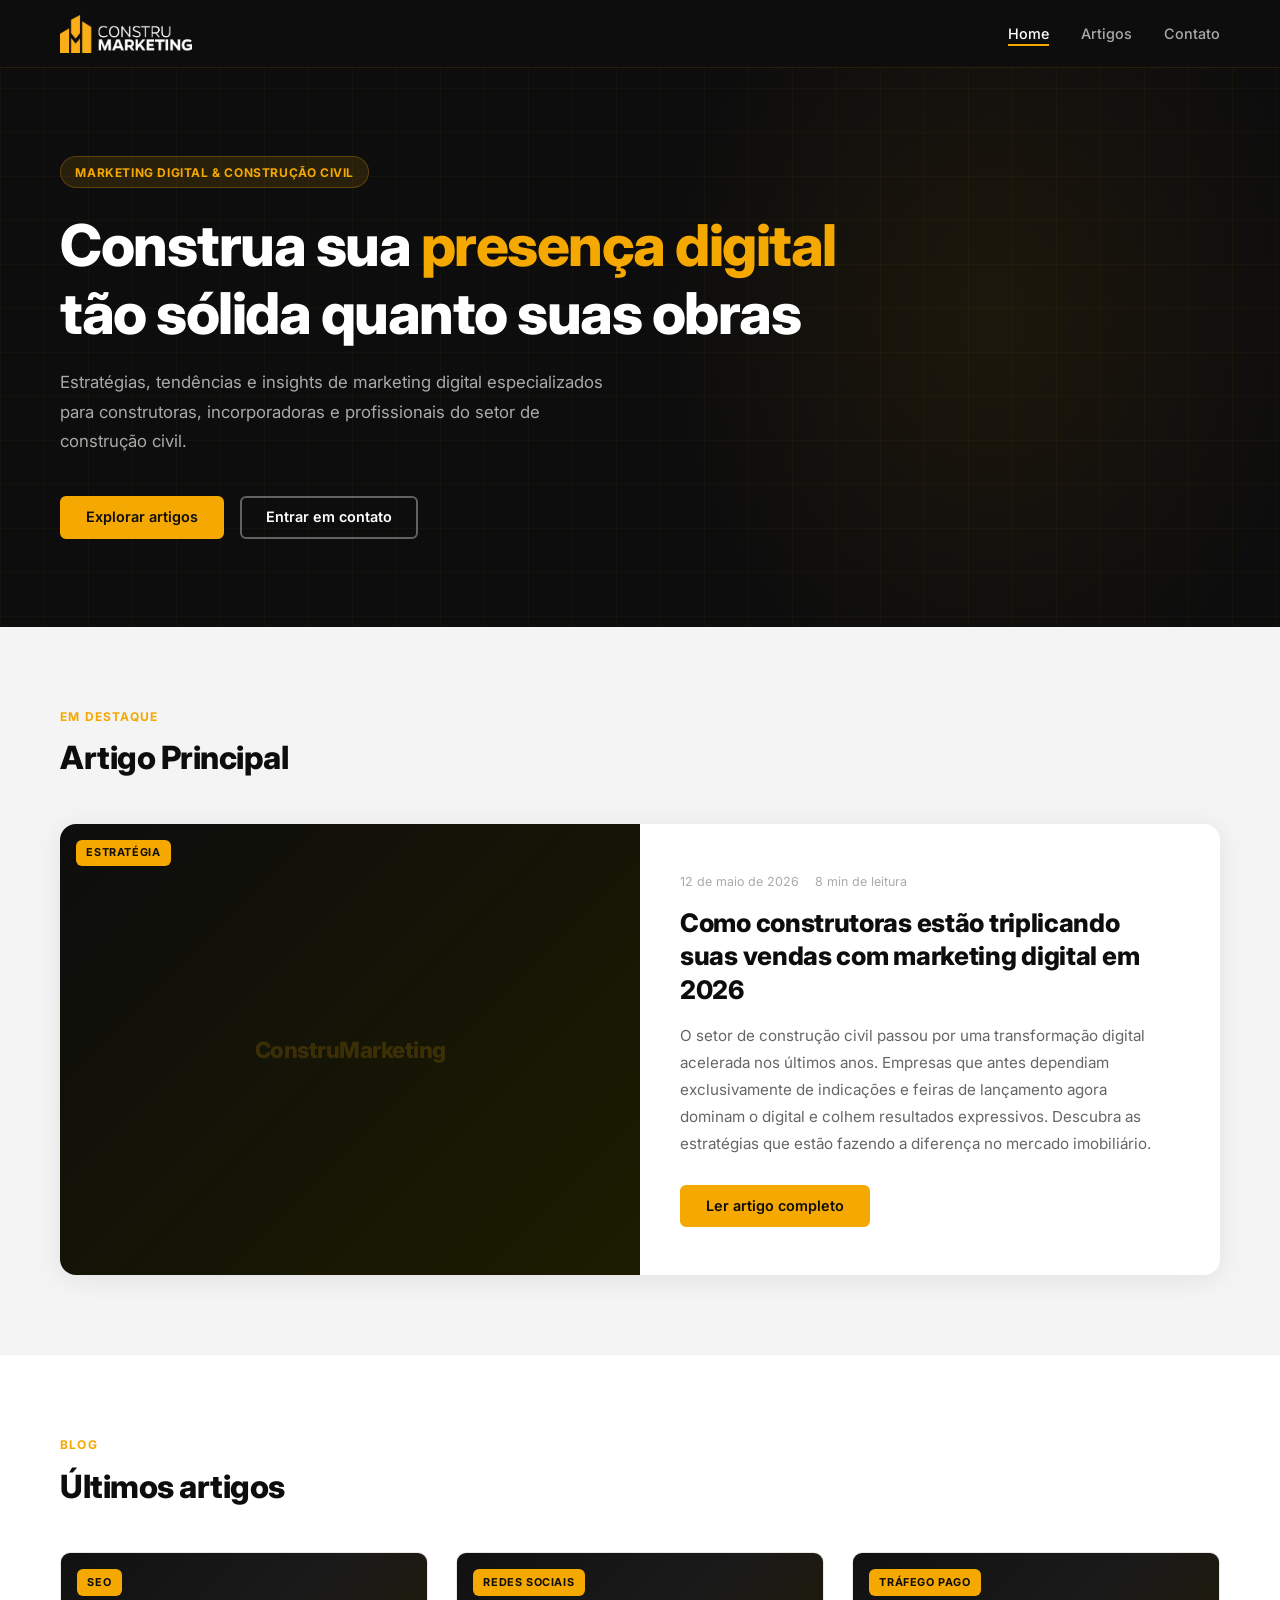
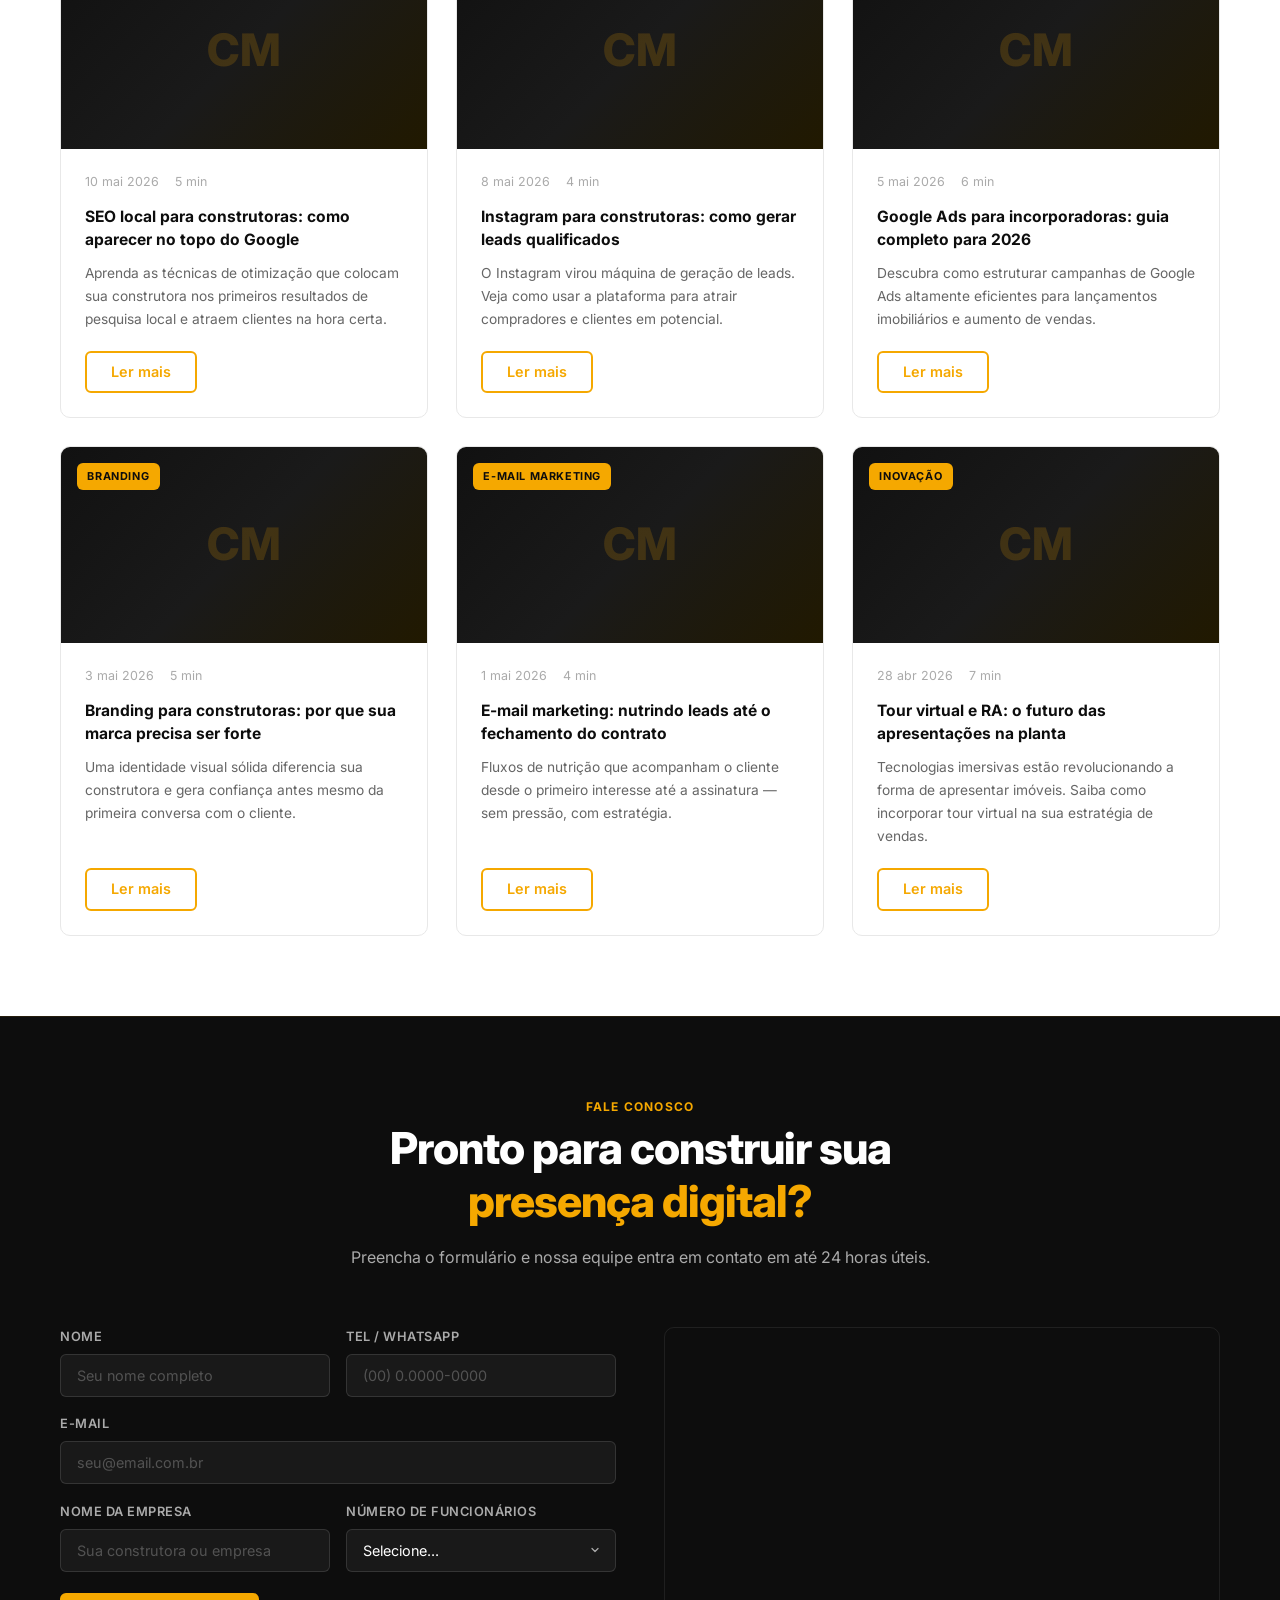
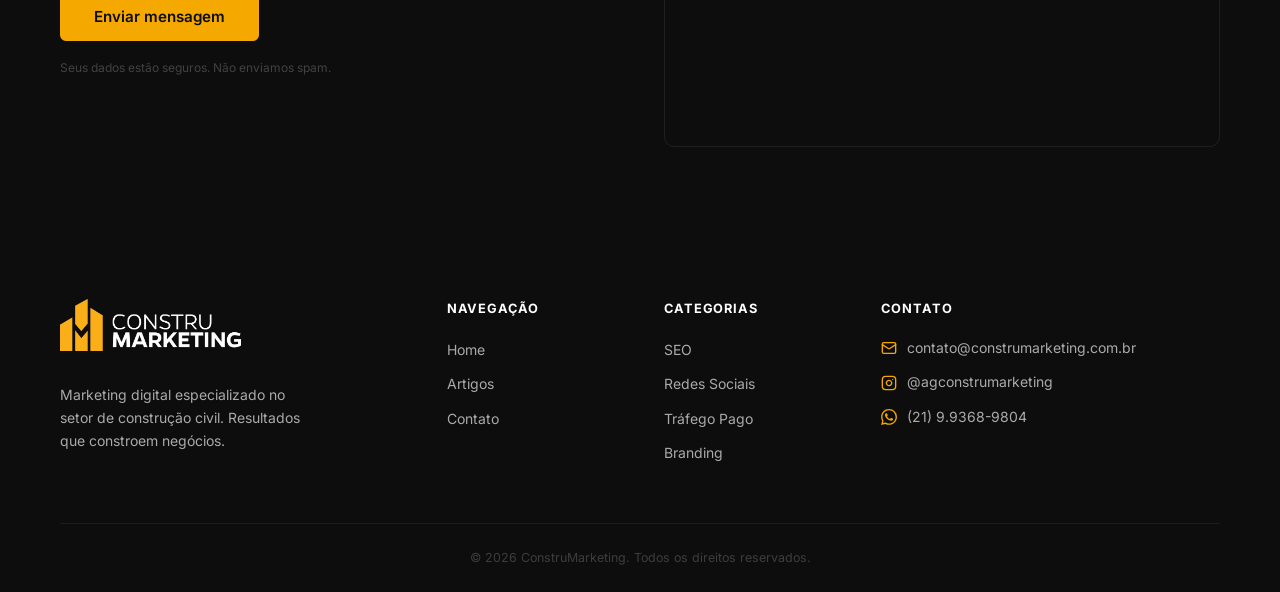
==== commit 1c21435a: "fix: corrige encoding UTF-8 dos caracteres acentuados" ====
--- a/index.html
+++ b/index.html
@@ -1,9 +1,9 @@
-﻿<!DOCTYPE html>
+<!DOCTYPE html>
 <html lang="pt-BR">
 <head>
   <meta charset="UTF-8">
   <meta name="viewport" content="width=device-width, initial-scale=1.0">
-  <meta name="description" content="ConstruMarketing â€” Blog de marketing digital especializado no setor de construÃ§Ã£o civil.">
+  <meta name="description" content="ConstruMarketing — Blog de marketing digital especializado no setor de construção civil.">
   <title>ConstruMarketing | Blog</title>
   <link rel="preconnect" href="https://fonts.googleapis.com">
   <link rel="preconnect" href="https://fonts.gstatic.com" crossorigin>
@@ -19,10 +19,10 @@
         <img src="assets/images/logo.png" alt="ConstruMarketing" class="logo-img">
       </a>
 
-      <nav class="nav" id="nav" aria-label="NavegaÃ§Ã£o principal">
+      <nav class="nav" id="nav" aria-label="Navegação principal">
         <ul class="nav-list">
-          <li><a href="#home"    class="nav-link active">Home</a></li>
-          <li><a href="#artigos" class="nav-link">Artigos</a></li>
+          <li><a href="#home"         class="nav-link active">Home</a></li>
+          <li><a href="#artigos"      class="nav-link">Artigos</a></li>
           <li><a href="#fale-conosco" class="nav-link">Contato</a></li>
         </ul>
       </nav>
@@ -41,16 +41,16 @@
     <section class="hero" id="home">
       <div class="container">
         <div class="hero-content">
-          <span class="hero-tag">Marketing Digital &amp; ConstruÃ§Ã£o Civil</span>
+          <span class="hero-tag">Marketing Digital &amp; Construção Civil</span>
           <h1 class="hero-title">
-            Construa sua <span class="highlight">presenÃ§a digital</span> tÃ£o sÃ³lida quanto suas obras
+            Construa sua <span class="highlight">presença digital</span> tão sólida quanto suas obras
           </h1>
           <p class="hero-subtitle">
-            EstratÃ©gias, tendÃªncias e insights de marketing digital especializados para
-            construtoras, incorporadoras e profissionais do setor de construÃ§Ã£o civil.
+            Estratégias, tendências e insights de marketing digital especializados para
+            construtoras, incorporadoras e profissionais do setor de construção civil.
           </p>
           <div class="hero-actions">
-            <a href="#artigos" class="btn btn-primary">Explorar artigos</a>
+            <a href="#artigos"      class="btn btn-primary">Explorar artigos</a>
             <a href="#fale-conosco" class="btn btn-outline-hero">Entrar em contato</a>
           </div>
         </div>
@@ -69,7 +69,7 @@
           <div class="featured-image" role="img" aria-label="Imagem do artigo em destaque">
             <img src="assets/images/featured.jpg" alt="Marketing digital para construtoras"
                  onerror="this.style.display='none'">
-            <span class="category-badge">EstratÃ©gia</span>
+            <span class="category-badge">Estratégia</span>
           </div>
 
           <div class="featured-content">
@@ -78,13 +78,13 @@
               <span class="article-read-time">8 min de leitura</span>
             </div>
             <h3 class="featured-title">
-              Como construtoras estÃ£o triplicando suas vendas com marketing digital em 2026
+              Como construtoras estão triplicando suas vendas com marketing digital em 2026
             </h3>
             <p class="featured-excerpt">
-              O setor de construÃ§Ã£o civil passou por uma transformaÃ§Ã£o digital acelerada
-              nos Ãºltimos anos. Empresas que antes dependiam exclusivamente de indicaÃ§Ãµes
-              e feiras de lanÃ§amento agora dominam o digital e colhem resultados expressivos.
-              Descubra as estratÃ©gias que estÃ£o fazendo a diferenÃ§a no mercado imobiliÃ¡rio.
+              O setor de construção civil passou por uma transformação digital acelerada
+              nos últimos anos. Empresas que antes dependiam exclusivamente de indicações
+              e feiras de lançamento agora dominam o digital e colhem resultados expressivos.
+              Descubra as estratégias que estão fazendo a diferença no mercado imobiliário.
             </p>
             <a href="artigo.html" class="btn btn-primary">Ler artigo completo</a>
           </div>
@@ -97,7 +97,7 @@
       <div class="container">
         <div class="section-header">
           <span class="section-tag">Blog</span>
-          <h2 class="section-title">Ãšltimos artigos</h2>
+          <h2 class="section-title">Últimos artigos</h2>
         </div>
 
         <div class="articles-grid">
@@ -116,7 +116,7 @@
               </div>
               <h3 class="card-title">SEO local para construtoras: como aparecer no topo do Google</h3>
               <p class="card-excerpt">
-                Aprenda as tÃ©cnicas de otimizaÃ§Ã£o que colocam sua construtora nos
+                Aprenda as técnicas de otimização que colocam sua construtora nos
                 primeiros resultados de pesquisa local e atraem clientes na hora certa.
               </p>
               <a href="artigo.html" class="btn btn-outline">Ler mais</a>
@@ -125,7 +125,7 @@
 
           <!-- Card 2 -->
           <article class="article-card">
-            <div class="card-image" role="img" aria-label="Instagram para construÃ§Ã£o civil">
+            <div class="card-image" role="img" aria-label="Instagram para construção civil">
               <img src="assets/images/article-2.jpg" alt="Instagram para construtoras"
                    onerror="this.style.display='none'">
               <span class="category-badge">Redes Sociais</span>
@@ -137,7 +137,7 @@
               </div>
               <h3 class="card-title">Instagram para construtoras: como gerar leads qualificados</h3>
               <p class="card-excerpt">
-                O Instagram virou mÃ¡quina de geraÃ§Ã£o de leads. Veja como usar a
+                O Instagram virou máquina de geração de leads. Veja como usar a
                 plataforma para atrair compradores e clientes em potencial.
               </p>
               <a href="artigo.html" class="btn btn-outline">Ler mais</a>
@@ -149,7 +149,7 @@
             <div class="card-image" role="img" aria-label="Google Ads para incorporadoras">
               <img src="assets/images/article-3.jpg" alt="Google Ads para incorporadoras"
                    onerror="this.style.display='none'">
-              <span class="category-badge">TrÃ¡fego Pago</span>
+              <span class="category-badge">Tráfego Pago</span>
             </div>
             <div class="card-content">
               <div class="article-meta">
@@ -159,7 +159,7 @@
               <h3 class="card-title">Google Ads para incorporadoras: guia completo para 2026</h3>
               <p class="card-excerpt">
                 Descubra como estruturar campanhas de Google Ads altamente eficientes
-                para lanÃ§amentos imobiliÃ¡rios e aumento de vendas.
+                para lançamentos imobiliários e aumento de vendas.
               </p>
               <a href="artigo.html" class="btn btn-outline">Ler mais</a>
             </div>
@@ -179,8 +179,8 @@
               </div>
               <h3 class="card-title">Branding para construtoras: por que sua marca precisa ser forte</h3>
               <p class="card-excerpt">
-                Uma identidade visual sÃ³lida diferencia sua construtora e gera
-                confianÃ§a antes mesmo da primeira conversa com o cliente.
+                Uma identidade visual sólida diferencia sua construtora e gera
+                confiança antes mesmo da primeira conversa com o cliente.
               </p>
               <a href="artigo.html" class="btn btn-outline">Ler mais</a>
             </div>
@@ -188,7 +188,7 @@
 
           <!-- Card 5 -->
           <article class="article-card">
-            <div class="card-image" role="img" aria-label="E-mail marketing para construÃ§Ã£o civil">
+            <div class="card-image" role="img" aria-label="E-mail marketing para construção civil">
               <img src="assets/images/article-5.jpg" alt="E-mail marketing para construtoras"
                    onerror="this.style.display='none'">
               <span class="category-badge">E-mail Marketing</span>
@@ -198,10 +198,10 @@
                 <span class="article-date">1 mai 2026</span>
                 <span class="article-read-time">4 min</span>
               </div>
-              <h3 class="card-title">E-mail marketing: nutrindo leads atÃ© o fechamento do contrato</h3>
-              <p class="card-excerpt">
-                Fluxos de nutriÃ§Ã£o que acompanham o cliente desde o primeiro interesse
-                atÃ© a assinatura â€” sem pressÃ£o, com estratÃ©gia.
+              <h3 class="card-title">E-mail marketing: nutrindo leads até o fechamento do contrato</h3>
+              <p class="card-excerpt">
+                Fluxos de nutrição que acompanham o cliente desde o primeiro interesse
+                até a assinatura — sem pressão, com estratégia.
               </p>
               <a href="artigo.html" class="btn btn-outline">Ler mais</a>
             </div>
@@ -212,17 +212,17 @@
             <div class="card-image" role="img" aria-label="Tour virtual e realidade aumentada">
               <img src="assets/images/article-6.jpg" alt="Tour virtual e realidade aumentada"
                    onerror="this.style.display='none'">
-              <span class="category-badge">InovaÃ§Ã£o</span>
+              <span class="category-badge">Inovação</span>
             </div>
             <div class="card-content">
               <div class="article-meta">
                 <span class="article-date">28 abr 2026</span>
                 <span class="article-read-time">7 min</span>
               </div>
-              <h3 class="card-title">Tour virtual e RA: o futuro das apresentaÃ§Ãµes na planta</h3>
-              <p class="card-excerpt">
-                Tecnologias imersivas estÃ£o revolucionando a forma de apresentar imÃ³veis.
-                Saiba como incorporar tour virtual na sua estratÃ©gia de vendas.
+              <h3 class="card-title">Tour virtual e RA: o futuro das apresentações na planta</h3>
+              <p class="card-excerpt">
+                Tecnologias imersivas estão revolucionando a forma de apresentar imóveis.
+                Saiba como incorporar tour virtual na sua estratégia de vendas.
               </p>
               <a href="artigo.html" class="btn btn-outline">Ler mais</a>
             </div>
@@ -242,16 +242,15 @@
         <span class="section-tag">Fale Conosco</span>
         <h2 class="contact-title">
           Pronto para construir sua<br>
-          <span class="contact-highlight">presenÃ§a digital?</span>
+          <span class="contact-highlight">presença digital?</span>
         </h2>
         <p class="contact-subtitle">
-          Preencha o formulÃ¡rio e nossa equipe entra em contato em atÃ© 24 horas Ãºteis.
+          Preencha o formulário e nossa equipe entra em contato em até 24 horas úteis.
         </p>
       </div>
 
       <div class="contact-grid">
 
-        <!-- FormulÃ¡rio -->
         <form class="contact-form" id="contactForm" novalidate>
 
           <div class="form-row">
@@ -280,12 +279,12 @@
                      placeholder="Sua construtora ou empresa" required>
             </div>
             <div class="form-group">
-              <label for="funcionarios">NÃºmero de funcionÃ¡rios</label>
+              <label for="funcionarios">Número de funcionários</label>
               <select id="funcionarios" name="funcionarios" required>
                 <option value="" disabled selected>Selecione...</option>
-                <option value="1-5">1 â€“ 5</option>
-                <option value="6-10">6 â€“ 10</option>
-                <option value="11-15">11 â€“ 15</option>
+                <option value="1-5">1 – 5</option>
+                <option value="6-10">6 – 10</option>
+                <option value="11-15">11 – 15</option>
                 <option value="+15">+ 15</option>
               </select>
             </div>
@@ -294,12 +293,11 @@
           <button type="submit" class="btn btn-primary form-submit">
             Enviar mensagem
           </button>
-          <p class="form-note">Seus dados estÃ£o seguros. NÃ£o enviamos spam.</p>
+          <p class="form-note">Seus dados estão seguros. Não enviamos spam.</p>
 
           <div class="form-feedback" id="formFeedback" aria-live="polite"></div>
         </form>
 
-        <!-- Mapa -->
         <div class="map-block">
           <div class="map-embed">
             <iframe
@@ -307,7 +305,7 @@
               width="100%" height="100%"
               style="border:0;" allowfullscreen="" loading="lazy"
               referrerpolicy="no-referrer-when-downgrade"
-              title="LocalizaÃ§Ã£o do escritÃ³rio ConstruMarketing â€” Ipanema, Rio de Janeiro">
+              title="Localização do escritório ConstruMarketing — Ipanema, Rio de Janeiro">
             </iframe>
           </div>
         </div>
@@ -326,13 +324,13 @@
             <img src="assets/images/logo.png" alt="ConstruMarketing" class="logo-img logo-img--footer">
           </a>
           <p class="footer-tagline">
-            Marketing digital especializado no setor de construÃ§Ã£o civil.
-            Resultados que constroem negÃ³cios.
+            Marketing digital especializado no setor de construção civil.
+            Resultados que constroem negócios.
           </p>
         </div>
 
         <div class="footer-links">
-          <h4 class="footer-heading">NavegaÃ§Ã£o</h4>
+          <h4 class="footer-heading">Navegação</h4>
           <ul>
             <li><a href="#home">Home</a></li>
             <li><a href="#artigos">Artigos</a></li>
@@ -345,7 +343,7 @@
           <ul>
             <li><a href="#">SEO</a></li>
             <li><a href="#">Redes Sociais</a></li>
-            <li><a href="#">TrÃ¡fego Pago</a></li>
+            <li><a href="#">Tráfego Pago</a></li>
             <li><a href="#">Branding</a></li>
           </ul>
         </div>
@@ -355,7 +353,7 @@
           <ul>
             <li>
               <a href="mailto:contato@construmarketing.com.br">
-                <!-- Ãcone e-mail -->
+                <!-- Ícone e-mail -->
                 <svg xmlns="http://www.w3.org/2000/svg" width="16" height="16" viewBox="0 0 24 24"
                      fill="none" stroke="currentColor" stroke-width="2"
                      stroke-linecap="round" stroke-linejoin="round" aria-hidden="true">
@@ -367,7 +365,7 @@
             </li>
             <li>
               <a href="https://instagram.com/agconstrumarketing" target="_blank" rel="noopener noreferrer">
-                <!-- Ãcone Instagram -->
+                <!-- Ícone Instagram -->
                 <svg xmlns="http://www.w3.org/2000/svg" width="16" height="16" viewBox="0 0 24 24"
                      fill="none" stroke="currentColor" stroke-width="2"
                      stroke-linecap="round" stroke-linejoin="round" aria-hidden="true">
@@ -380,7 +378,7 @@
             </li>
             <li>
               <a href="https://wa.me/5521993689804" target="_blank" rel="noopener noreferrer">
-                <!-- Ãcone WhatsApp -->
+                <!-- Ícone WhatsApp -->
                 <svg xmlns="http://www.w3.org/2000/svg" width="16" height="16" viewBox="0 0 24 24"
                      fill="currentColor" aria-hidden="true">
                   <path d="M17.472 14.382c-.297-.149-1.758-.867-2.03-.967-.273-.099-.471-.148-.67.15-.197.297-.767.966-.94 1.164-.173.199-.347.223-.644.075-.297-.15-1.255-.463-2.39-1.475-.883-.788-1.48-1.761-1.653-2.059-.173-.297-.018-.458.13-.606.134-.133.298-.347.446-.52.149-.174.198-.298.298-.497.099-.198.05-.371-.025-.52-.075-.149-.669-1.612-.916-2.207-.242-.579-.487-.5-.669-.51-.173-.008-.371-.01-.57-.01-.198 0-.52.074-.792.372-.272.297-1.04 1.016-1.04 2.479 0 1.462 1.065 2.875 1.213 3.074.149.198 2.096 3.2 5.077 4.487.709.306 1.262.489 1.694.625.712.227 1.36.195 1.871.118.571-.085 1.758-.719 2.006-1.413.248-.694.248-1.289.173-1.413-.074-.124-.272-.198-.57-.347m-5.421 7.403h-.004a9.87 9.87 0 0 1-5.031-1.378l-.361-.214-3.741.982.998-3.648-.235-.374a9.86 9.86 0 0 1-1.51-5.26c.001-5.45 4.436-9.884 9.888-9.884 2.64 0 5.122 1.03 6.988 2.898a9.825 9.825 0 0 1 2.893 6.994c-.003 5.45-4.437 9.884-9.885 9.884m8.413-18.297A11.815 11.815 0 0 0 12.05 0C5.495 0 .16 5.335.157 11.892c0 2.096.547 4.142 1.588 5.945L.057 24l6.305-1.654a11.882 11.882 0 0 0 5.683 1.448h.005c6.554 0 11.89-5.335 11.893-11.893a11.821 11.821 0 0 0-3.48-8.413Z"/>
